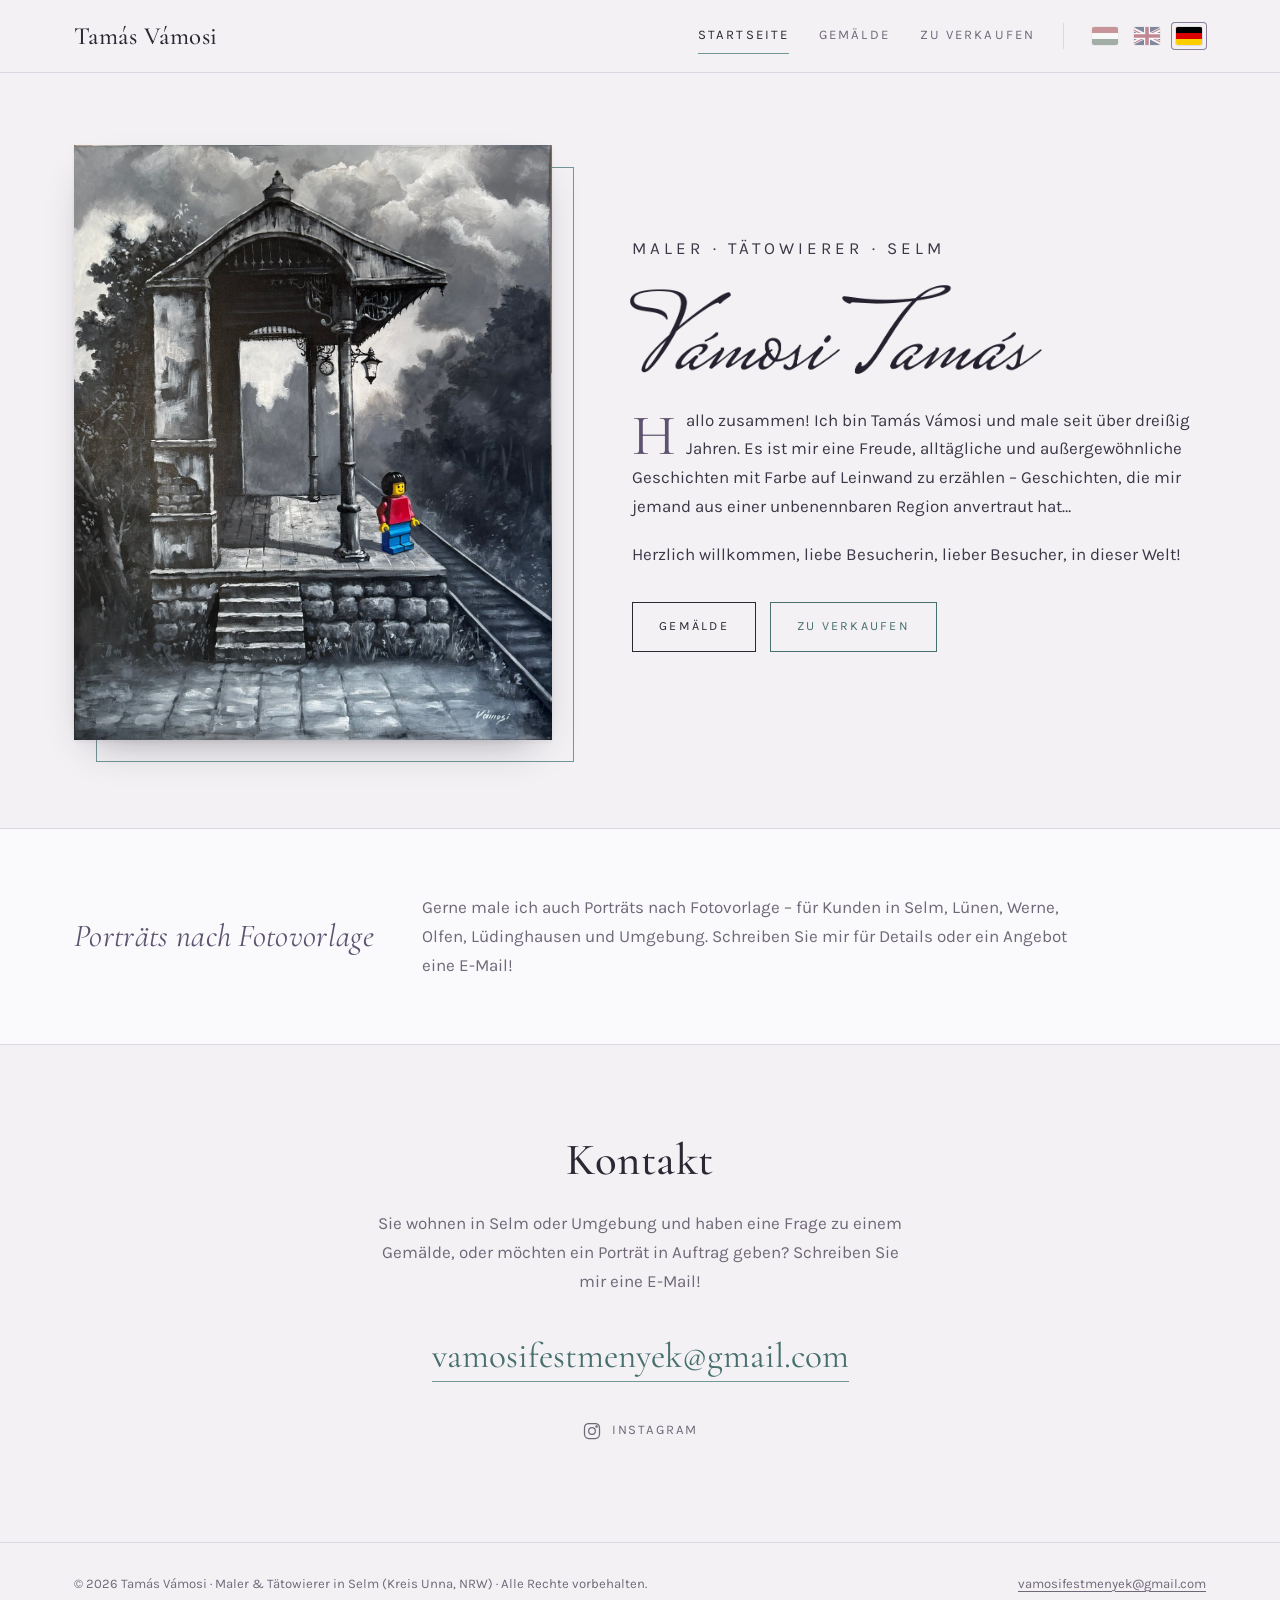
==== de/index.html @ 05872410 "Add files via upload" ====
<!DOCTYPE html>
<html lang="de">
<head>
<meta charset="utf-8">
<meta name="viewport" content="width=device-width, initial-scale=1">
<title>Tamás Vámosi – Maler &amp; Tätowierer in Selm</title>
<meta name="description" content="Tamás Vámosi, Maler und Tätowierer in Selm (Kreis Unna): Originalgemälde, Bilder zu verkaufen und Porträts nach Fotovorlage – für Selm, Lünen, Werne, Olfen, Lüdinghausen und Umgebung.">
<meta name="robots" content="noindex, nofollow">
<link rel="canonical" href="https://vamosiart.hu/de/">
<link rel="alternate" hreflang="hu" href="https://vamosiart.hu/">
<link rel="alternate" hreflang="en" href="https://vamosiart.hu/en/">
<link rel="alternate" hreflang="de" href="https://vamosiart.hu/de/">
<link rel="alternate" hreflang="x-default" href="https://vamosiart.hu/">
<meta name="author" content="Tamás Vámosi">
<meta name="geo.region" content="DE-NW">
<meta name="geo.placename" content="Selm">
<meta name="geo.position" content="51.683;7.483">
<meta name="ICBM" content="51.683, 7.483">
<meta property="og:type" content="website">
<meta property="og:site_name" content="Vámosi Tamás">
<meta property="og:title" content="Tamás Vámosi – Maler &amp; Tätowierer in Selm">
<meta property="og:description" content="Tamás Vámosi, Maler und Tätowierer in Selm (Kreis Unna): Originalgemälde, Bilder zu verkaufen und Porträts nach Fotovorlage – für Selm, Lünen, Werne, Olfen, Lüdinghausen und Umgebung.">
<meta property="og:url" content="https://vamosiart.hu/de/">
<meta property="og:image" content="https://vamosiart.hu/assets/img/fokep.jpg">
<meta property="og:image:alt" content="Ein Gemälde von Tamás Vámosi, Maler in Selm">
<meta property="og:locale" content="de_DE">
<meta property="og:locale:alternate" content="hu_HU">
<meta property="og:locale:alternate" content="en_GB">
<meta name="twitter:card" content="summary_large_image">
<meta name="theme-color" content="#f3f1f4">
<link rel="icon" href="../assets/img/favicon.svg" type="image/svg+xml">
<link rel="preload" href="../assets/fonts/cormorant-garamond-latin-500-normal.woff2" as="font" type="font/woff2" crossorigin>
<link rel="stylesheet" href="../assets/css/style.css?v=3">
<script type="application/ld+json">
{
 "@context": "https://schema.org",
 "@graph": [
  {
   "@type": "Person",
   "@id": "https://vamosiart.hu/#person",
   "name": "Tamás Vámosi",
   "alternateName": "Vámosi Tamás",
   "jobTitle": "Maler, Tätowierer",
   "url": "https://vamosiart.hu/de/",
   "image": "https://vamosiart.hu/assets/img/fokep.jpg",
   "email": "mailto:vamosifestmenyek@gmail.com",
   "sameAs": [
    "https://www.instagram.com/MatyasTamasVamosi/"
   ],
   "address": {
    "@type": "PostalAddress",
    "addressLocality": "Selm",
    "postalCode": "59379",
    "addressRegion": "Nordrhein-Westfalen",
    "addressCountry": "DE"
   },
   "areaServed": [
    {
     "@type": "City",
     "name": "Selm"
    },
    {
     "@type": "City",
     "name": "Bork"
    },
    {
     "@type": "City",
     "name": "Cappenberg"
    },
    {
     "@type": "City",
     "name": "Lünen"
    },
    {
     "@type": "City",
     "name": "Werne"
    },
    {
     "@type": "City",
     "name": "Olfen"
    },
    {
     "@type": "City",
     "name": "Lüdinghausen"
    },
    {
     "@type": "City",
     "name": "Nordkirchen"
    },
    {
     "@type": "City",
     "name": "Datteln"
    },
    {
     "@type": "City",
     "name": "Waltrop"
    }
   ]
  },
  {
   "@type": "WebPage",
   "@id": "https://vamosiart.hu/de/",
   "url": "https://vamosiart.hu/de/",
   "name": "Tamás Vámosi – Maler & Tätowierer in Selm",
   "description": "Tamás Vámosi, Maler und Tätowierer in Selm (Kreis Unna): Originalgemälde, Bilder zu verkaufen und Porträts nach Fotovorlage – für Selm, Lünen, Werne, Olfen, Lüdinghausen und Umgebung.",
   "inLanguage": "de",
   "about": {
    "@id": "https://vamosiart.hu/#person"
   },
   "isPartOf": {
    "@type": "WebSite",
    "@id": "https://vamosiart.hu/#website",
    "url": "https://vamosiart.hu/",
    "name": "Vámosi Tamás"
   }
  }
 ]
}
</script>
</head>
<body data-page="home" data-root="../">
<a class="sr-only" href="#main">Zum Inhalt springen</a>
<header class="site-header">
  <div class="wrap">
    <a class="brand" href="index.html">Tamás Vámosi</a>
    <nav class="nav" id="nav" aria-label="Menü">
      <a href="index.html" aria-current="page">Startseite</a>
      <a href="gemaelde.html">Gemälde</a>
      <a href="zu-verkaufen.html">Zu verkaufen</a>
    </nav>
    <div class="langs" role="group" aria-label="Sprache wählen">
      <a href="../index.html" hreflang="hu" lang="hu" title="Magyar"><img src="../assets/img/flags/hu.svg" alt="Magyar" width="26" height="18"></a>
      <a href="../en/index.html" hreflang="en" lang="en" title="English"><img src="../assets/img/flags/en.svg" alt="English" width="26" height="18"></a>
      <a href="../de/index.html" hreflang="de" lang="de" title="Deutsch" aria-current="true"><img src="../assets/img/flags/de.svg" alt="Deutsch" width="26" height="18"></a>
    </div>
    <button class="menu-toggle" type="button" aria-controls="nav" aria-expanded="false" aria-label="Menü"><span></span></button>
  </div>
</header>
<main id="main">
<section class="hero">
  <div class="wrap">
    <figure class="portrait reveal">
      <img class="js-home-image" src="../assets/img/fokep.jpg" alt="Ein Gemälde von Tamás Vámosi, Maler in Selm" width="1400" height="1743" fetchpriority="high">
    </figure>
    <div class="intro reveal">
      <p class="eyebrow">Maler · Tätowierer · Selm</p>
      <h1 class="sr-only">Tamás Vámosi – Maler, Tätowierer</h1>
      <img class="signature js-signature" src="../assets/img/alairas.png" alt="Unterschrift von Tamás Vámosi">
      <div class="js-intro"><p>Hallo zusammen! Ich bin Tamás Vámosi und male seit über dreißig Jahren. Es ist mir eine Freude, alltägliche und außergewöhnliche Geschichten mit Farbe auf Leinwand zu erzählen – Geschichten, die mir jemand aus einer unbenennbaren Region anvertraut hat…</p><p>Herzlich willkommen, liebe Besucherin, lieber Besucher, in dieser Welt!</p></div>
      <div class="hero-actions">
        <a class="btn" href="gemaelde.html">Gemälde</a>
        <a class="btn teal" href="zu-verkaufen.html">Zu verkaufen</a>
      </div>
    </div>
  </div>
</section>

<section class="band">
  <div class="wrap reveal">
    <h2>Porträts nach Fotovorlage</h2>
    <p class="js-commission">Gerne male ich auch Porträts nach Fotovorlage – für Kunden in Selm, Lünen, Werne, Olfen, Lüdinghausen und Umgebung. Schreiben Sie mir für Details oder ein Angebot eine E-Mail!</p>
  </div>
</section>

<section class="contact" id="kapcsolat">
  <div class="wrap reveal">
    <h2>Kontakt</h2>
    <p class="lead">Sie wohnen in Selm oder Umgebung und haben eine Frage zu einem Gemälde, oder möchten ein Porträt in Auftrag geben? Schreiben Sie mir eine E-Mail!</p>
    <a class="mail-link js-mail" href="mailto:vamosifestmenyek@gmail.com">vamosifestmenyek@gmail.com</a>
    <div class="social">
      <a class="js-instagram" href="https://www.instagram.com/MatyasTamasVamosi/" target="_blank" rel="noopener me"><svg viewBox="0 0 24 24" fill="none" stroke="currentColor" stroke-width="1.5" aria-hidden="true"><rect x="3" y="3" width="18" height="18" rx="5"/><circle cx="12" cy="12" r="4"/><circle cx="17.5" cy="6.5" r=".8" fill="currentColor"/></svg><span>Instagram</span></a>
    </div>
  </div>
</section>
</main>
<footer class="site-footer">
  <div class="wrap">
    <span>© <span class="js-year">2026</span> Tamás Vámosi · Maler &amp; Tätowierer in Selm (Kreis Unna, NRW) · Alle Rechte vorbehalten.</span>
    <a class="js-mail" href="mailto:vamosifestmenyek@gmail.com">vamosifestmenyek@gmail.com</a>
  </div>
</footer>

<div class="lb" id="lightbox" role="dialog" aria-modal="true" aria-label="Gemälde" hidden>
  <div class="lb-stage">
    <span class="lb-count"></span>
    <img alt="">
    <button class="lb-close" type="button"><svg viewBox="0 0 24 24" fill="none" stroke="currentColor" stroke-width="1.5"><path d="M6 6l12 12M18 6L6 18"/></svg></button>
    <button class="lb-prev" type="button"><svg viewBox="0 0 24 24" fill="none" stroke="currentColor" stroke-width="1.5"><path d="M15 5l-7 7 7 7"/></svg></button>
    <button class="lb-next" type="button"><svg viewBox="0 0 24 24" fill="none" stroke="currentColor" stroke-width="1.5"><path d="M9 5l7 7-7 7"/></svg></button>
  </div>
  <div class="lb-cap"></div>
</div>

<script src="../assets/js/app.js?v=3"></script>
</body>
</html>
---- assets/css/style.css ----
/* ==========================================================
   Vámosi Tamás – weboldal stílusai
   Színek: szürkés-lila és szürkés-türkiz, visszafogott alap
   ========================================================== */

/* ---------- Betűtípusok (saját tárhelyről, nincs Google-kapcsolat) ---------- */
@font-face{font-family:"Cormorant Garamond";font-style:normal;font-weight:400;font-display:swap;src:url(../fonts/cormorant-garamond-latin-400-normal.woff2) format("woff2");unicode-range:U+0000-00FF,U+0131,U+0152-0153,U+02BB-02BC,U+02C6,U+02DA,U+02DC,U+0304,U+0308,U+0329,U+2000-206F,U+20AC,U+2122,U+2191,U+2193,U+2212,U+2215,U+FEFF,U+FFFD}
@font-face{font-family:"Cormorant Garamond";font-style:normal;font-weight:400;font-display:swap;src:url(../fonts/cormorant-garamond-latin-ext-400-normal.woff2) format("woff2");unicode-range:U+0100-02BA,U+02BD-02C5,U+02C7-02CC,U+02CE-02D7,U+02DD-02FF,U+0304,U+0308,U+0329,U+1D00-1DBF,U+1E00-1E9F,U+1EF2-1EFF,U+2020,U+20A0-20AB,U+20AD-20C0,U+2113,U+2C60-2C7F,U+A720-A7FF}
@font-face{font-family:"Cormorant Garamond";font-style:italic;font-weight:400;font-display:swap;src:url(../fonts/cormorant-garamond-latin-400-italic.woff2) format("woff2");unicode-range:U+0000-00FF,U+2000-206F,U+20AC}
@font-face{font-family:"Cormorant Garamond";font-style:italic;font-weight:400;font-display:swap;src:url(../fonts/cormorant-garamond-latin-ext-400-italic.woff2) format("woff2");unicode-range:U+0100-02BA,U+1E00-1E9F}
@font-face{font-family:"Cormorant Garamond";font-style:normal;font-weight:500;font-display:swap;src:url(../fonts/cormorant-garamond-latin-500-normal.woff2) format("woff2");unicode-range:U+0000-00FF,U+2000-206F,U+20AC}
@font-face{font-family:"Cormorant Garamond";font-style:normal;font-weight:500;font-display:swap;src:url(../fonts/cormorant-garamond-latin-ext-500-normal.woff2) format("woff2");unicode-range:U+0100-02BA,U+1E00-1E9F}
@font-face{font-family:"Cormorant Garamond";font-style:normal;font-weight:600;font-display:swap;src:url(../fonts/cormorant-garamond-latin-600-normal.woff2) format("woff2");unicode-range:U+0000-00FF,U+2000-206F,U+20AC}
@font-face{font-family:"Cormorant Garamond";font-style:normal;font-weight:600;font-display:swap;src:url(../fonts/cormorant-garamond-latin-ext-600-normal.woff2) format("woff2");unicode-range:U+0100-02BA,U+1E00-1E9F}
@font-face{font-family:"Karla";font-style:normal;font-weight:300;font-display:swap;src:url(../fonts/karla-latin-300-normal.woff2) format("woff2");unicode-range:U+0000-00FF,U+2000-206F,U+20AC}
@font-face{font-family:"Karla";font-style:normal;font-weight:300;font-display:swap;src:url(../fonts/karla-latin-ext-300-normal.woff2) format("woff2");unicode-range:U+0100-02BA,U+1E00-1E9F}
@font-face{font-family:"Karla";font-style:normal;font-weight:400;font-display:swap;src:url(../fonts/karla-latin-400-normal.woff2) format("woff2");unicode-range:U+0000-00FF,U+2000-206F,U+20AC}
@font-face{font-family:"Karla";font-style:normal;font-weight:400;font-display:swap;src:url(../fonts/karla-latin-ext-400-normal.woff2) format("woff2");unicode-range:U+0100-02BA,U+1E00-1E9F}
@font-face{font-family:"Karla";font-style:normal;font-weight:500;font-display:swap;src:url(../fonts/karla-latin-500-normal.woff2) format("woff2");unicode-range:U+0000-00FF,U+2000-206F,U+20AC}
@font-face{font-family:"Karla";font-style:normal;font-weight:500;font-display:swap;src:url(../fonts/karla-latin-ext-500-normal.woff2) format("woff2");unicode-range:U+0100-02BA,U+1E00-1E9F}

/* ---------- Színek, alapok ---------- */
:root{
  --bg:#f3f1f4;          /* halvány lilás-szürke háttér */
  --paper:#faf9fb;
  --ink:#2b2733;         /* szöveg */
  --muted:#6f6879;
  --line:#dcd6e1;
  --lilac:#8b7f9b;       /* szürkés lila */
  --lilac-deep:#5d536e;
  --lilac-soft:#e4dfea;
  --teal:#6f9896;        /* szürkés türkiz */
  --teal-deep:#476f6d;
  --teal-soft:#dce8e6;
  --serif:"Cormorant Garamond",Georgia,"Times New Roman",serif;
  --sans:"Karla",system-ui,-apple-system,"Segoe UI",Roboto,sans-serif;
  --wrap:1180px;
  --radius:2px;
}
*,*::before,*::after{box-sizing:border-box}
html{-webkit-text-size-adjust:100%;scroll-behavior:smooth}
body{margin:0;background:var(--bg);color:var(--ink);font-family:var(--sans);font-weight:400;font-size:17px;line-height:1.7;-webkit-font-smoothing:antialiased}
img{max-width:100%;display:block}
a{color:var(--teal-deep);text-decoration-thickness:1px;text-underline-offset:3px}
a:hover{color:var(--lilac-deep)}
h1,h2,h3{font-family:var(--serif);font-weight:500;line-height:1.15;letter-spacing:.01em;margin:0 0 .5em}
:focus-visible{outline:2px solid var(--teal);outline-offset:3px}
.wrap{max-width:var(--wrap);margin:0 auto;padding:0 24px}
.sr-only{position:absolute;width:1px;height:1px;overflow:hidden;clip:rect(0 0 0 0);white-space:nowrap}
[hidden]{display:none!important}

/* ---------- Fejléc ---------- */
.site-header{position:sticky;top:0;z-index:50;background:rgba(243,241,244,.92);backdrop-filter:saturate(1.2) blur(8px);-webkit-backdrop-filter:saturate(1.2) blur(8px);border-bottom:1px solid var(--line)}
.site-header .wrap{display:flex;align-items:center;gap:28px;height:72px}
.brand{font-family:var(--serif);font-size:1.55rem;font-weight:500;color:var(--ink);text-decoration:none;letter-spacing:.02em;white-space:nowrap}
.brand:hover{color:var(--lilac-deep)}
.nav{display:flex;gap:30px;margin-left:auto}
.nav a{color:var(--muted);text-decoration:none;font-size:.82rem;letter-spacing:.16em;text-transform:uppercase;padding:6px 0;border-bottom:1px solid transparent;transition:color .2s,border-color .2s}
.nav a:hover{color:var(--ink)}
.nav a[aria-current="page"]{color:var(--ink);border-bottom-color:var(--teal)}
.langs{display:flex;gap:8px;align-items:center;padding-left:24px;border-left:1px solid var(--line)}
.langs a{display:flex;align-items:center;padding:4px;border-radius:3px;opacity:.5;filter:saturate(.6);transition:opacity .2s,filter .2s}
.langs a:hover{opacity:.9;filter:none}
.langs a[aria-current="true"]{opacity:1;filter:none;box-shadow:0 0 0 1px var(--lilac)}
.langs img{width:26px;height:18px;object-fit:cover;border-radius:2px;box-shadow:0 0 0 1px rgba(0,0,0,.08)}
.menu-toggle{all:unset;display:none;cursor:pointer;width:40px;height:40px;place-items:center}
.menu-toggle span,.menu-toggle span::before,.menu-toggle span::after{display:block;width:22px;height:1.5px;background:var(--ink);position:relative;transition:transform .25s,background .25s}
.menu-toggle span::before,.menu-toggle span::after{content:"";position:absolute;left:0}
.menu-toggle span::before{top:-7px}.menu-toggle span::after{top:7px}
.menu-open .menu-toggle span{background:transparent}
.menu-open .menu-toggle span::before{transform:translateY(7px) rotate(45deg)}
.menu-open .menu-toggle span::after{transform:translateY(-7px) rotate(-45deg)}

@media (max-width:820px){
  .site-header .wrap{gap:12px;height:64px}
  .brand{font-size:1.35rem}
  .langs{margin-left:auto;padding-left:0;border-left:0;gap:4px}
  .langs img{width:24px;height:17px}
  .menu-toggle{display:grid}
  .nav{position:absolute;left:0;right:0;top:64px;flex-direction:column;gap:0;background:var(--bg);border-bottom:1px solid var(--line);padding:6px 24px 14px;display:none}
  .menu-open .nav{display:flex}
  .nav a{padding:12px 0;border-bottom:1px solid var(--line)}
  .nav a:last-child{border-bottom:0}
  .nav a[aria-current="page"]{border-bottom-color:var(--line);color:var(--teal-deep)}
}

/* ---------- Gombok ---------- */
.btn{display:inline-flex;align-items:center;gap:10px;padding:13px 26px;border:1px solid var(--ink);color:var(--ink);background:transparent;text-decoration:none;font-size:.78rem;letter-spacing:.18em;text-transform:uppercase;transition:background .2s,color .2s,border-color .2s;cursor:pointer;font-family:var(--sans)}
.btn:hover{background:var(--ink);color:var(--paper)}
.btn.teal{border-color:var(--teal-deep);color:var(--teal-deep)}
.btn.teal:hover{background:var(--teal-deep);color:#fff}

/* ---------- Főoldal ---------- */
.hero{padding:72px 0 88px}
.hero .wrap{display:grid;grid-template-columns:minmax(0,5fr) minmax(0,6fr);gap:80px;align-items:center}
.portrait{position:relative;margin:0}
.portrait::before{content:"";position:absolute;inset:22px -22px -22px 22px;border:1px solid var(--teal);z-index:0}
.portrait img{position:relative;z-index:1;width:100%;height:auto;background:var(--lilac-soft);box-shadow:0 2px 4px rgba(43,39,51,.06),0 18px 40px -20px rgba(43,39,51,.45)}
.eyebrow{font-size:.76rem;letter-spacing:.24em;text-transform:uppercase;color:var(--lilac);margin:0 0 18px}
.signature{width:auto;max-width:min(420px,90%);max-height:150px;height:auto;display:block;mix-blend-mode:multiply;margin:0 0 28px -6px}
.intro p{margin:0 0 1.1em;max-width:34em;font-size:1.06rem;color:#3c3746}
.js-intro p:first-child::first-letter{font-family:var(--serif);font-size:3.4em;float:left;line-height:.85;padding:6px 10px 0 0;color:var(--lilac-deep)}
.hero-actions{display:flex;gap:14px;flex-wrap:wrap;margin-top:34px}

.band{background:var(--paper);border-top:1px solid var(--line);border-bottom:1px solid var(--line);padding:64px 0}
.band .wrap{display:grid;grid-template-columns:auto 1fr;gap:48px;align-items:center}
.band h2{font-size:2rem;margin:0;color:var(--lilac-deep);font-style:italic;font-weight:400}
.band p{margin:0;max-width:40em;color:var(--muted)}

.contact{padding:90px 0 100px;text-align:center}
.contact h2{font-size:clamp(2rem,4vw,2.8rem)}
.contact .lead{color:var(--muted);margin:0 auto 30px;max-width:32em}
.mail-link{font-family:var(--serif);font-size:clamp(1.4rem,3.4vw,2.2rem);color:var(--teal-deep);text-decoration:none;border-bottom:1px solid var(--teal);padding-bottom:4px;word-break:break-all}
.mail-link:hover{color:var(--lilac-deep);border-bottom-color:var(--lilac)}
.social{margin-top:34px;display:flex;justify-content:center;gap:18px}
.social a{display:inline-flex;align-items:center;gap:10px;color:var(--muted);text-decoration:none;font-size:.82rem;letter-spacing:.14em;text-transform:uppercase}
.social a:hover{color:var(--lilac-deep)}
.social svg{width:20px;height:20px}

@media (max-width:900px){
  .hero{padding:40px 0 64px}
  .hero .wrap{grid-template-columns:1fr;gap:56px}
  .portrait{max-width:420px;margin:0 22px 0 0}
  .band .wrap{grid-template-columns:1fr;gap:14px}
}

/* ---------- Aloldal fejléc ---------- */
.page-head{padding:64px 0 28px;text-align:center}
.page-head h1{font-size:clamp(2.3rem,5vw,3.4rem);margin-bottom:.2em}
.page-head p{color:var(--muted);margin:0 auto;max-width:36em}
.rule{width:56px;height:1px;background:var(--teal);margin:22px auto 0;border:0}

/* Évszám-ugró */
.year-nav{display:flex;flex-wrap:wrap;justify-content:center;gap:6px;margin:26px 0 8px}
.year-nav a{font-family:var(--serif);font-size:1.15rem;color:var(--muted);text-decoration:none;padding:4px 12px;border:1px solid transparent}
.year-nav a:hover{color:var(--ink);border-color:var(--line)}

/* ---------- Galéria ---------- */
.year-group{padding:34px 0 18px;scroll-margin-top:90px}
.year-title{display:flex;align-items:center;gap:20px;font-size:2rem;color:var(--lilac-deep);margin-bottom:22px}
.year-title::after{content:"";flex:1;height:1px;background:var(--line)}
.masonry{columns:3 300px;column-gap:26px}
.tile{break-inside:avoid;margin:0 0 30px;display:block;width:100%;background:none;border:0;padding:0;cursor:zoom-in;text-align:left;color:inherit;font:inherit}
.tile .frame{background:var(--paper);padding:10px;box-shadow:0 1px 2px rgba(43,39,51,.06),0 8px 24px -14px rgba(43,39,51,.25);transition:transform .35s ease,box-shadow .35s ease}
.tile:hover .frame,.tile:focus-visible .frame{transform:translateY(-3px);box-shadow:0 2px 4px rgba(43,39,51,.06),0 18px 34px -16px rgba(43,39,51,.35)}
.tile img{width:100%;height:auto;background:var(--lilac-soft)}
.tile .cap{display:flex;justify-content:space-between;gap:12px;padding:10px 2px 0;font-size:.9rem}
.tile .cap .t{font-family:var(--serif);font-size:1.15rem;line-height:1.3}
.tile .cap .m{color:var(--muted);font-size:.8rem;white-space:nowrap;padding-top:3px}

/* ---------- Eladó művek ---------- */
.sale-grid{display:grid;grid-template-columns:repeat(auto-fill,minmax(290px,1fr));gap:40px 30px;padding:20px 0 90px}
.card{display:flex;flex-direction:column}
.card .img-btn{all:unset;cursor:zoom-in;display:block;background:var(--paper);padding:12px;box-shadow:0 1px 2px rgba(43,39,51,.06),0 8px 24px -14px rgba(43,39,51,.25);position:relative}
.card .img-btn:focus-visible{outline:2px solid var(--teal);outline-offset:3px}
.card .img-wrap{aspect-ratio:4/5;display:flex;align-items:center;justify-content:center;background:#efedf1}
.card .img-wrap img{max-height:100%;width:auto;max-width:100%;object-fit:contain}
.card h3{font-size:1.45rem;margin:18px 0 4px}
.card .meta{color:var(--muted);font-size:.88rem;margin:0}
.card .price{font-family:var(--serif);font-size:1.35rem;color:var(--teal-deep);margin:12px 0 0}
.card .price.note{font-family:var(--sans);font-size:.92rem;font-style:italic;color:var(--lilac-deep)}
.card .btn{margin-top:16px;align-self:flex-start;padding:10px 20px}
.badge{position:absolute;z-index:2;top:24px;left:24px;background:var(--lilac-deep);color:#fff;font-size:.7rem;letter-spacing:.2em;text-transform:uppercase;padding:6px 12px}
.card.sold .img-wrap img{filter:grayscale(.35) opacity(.8)}
.card.sold .price{color:var(--muted)}

.empty{text-align:center;color:var(--muted);padding:60px 0 100px;font-style:italic}

/* ---------- Nagyító (lightbox) ---------- */
.lb{position:fixed;inset:0;z-index:100;background:#1c1921;display:grid;grid-template-rows:1fr auto;opacity:0;pointer-events:none;transition:opacity .25s}
.lb.open{opacity:1;pointer-events:auto}
.lb-stage{position:relative;display:flex;align-items:center;justify-content:center;padding:56px 72px 12px;min-height:0}
.lb-stage img{max-width:100%;max-height:100%;object-fit:contain;box-shadow:0 20px 60px rgba(0,0,0,.4);transition:opacity .2s}
.lb-cap{color:#e9e5ee;text-align:center;padding:12px 24px 26px;min-height:84px}
.lb-cap .t{font-family:var(--serif);font-size:1.5rem;line-height:1.2}
.lb-cap .m{font-size:.85rem;color:#b3abbd;margin-top:4px}
.lb-cap .s{display:inline-block;margin-top:8px;font-size:.72rem;letter-spacing:.18em;text-transform:uppercase;color:#a9cfcc}
.lb button{all:unset;cursor:pointer;position:absolute;color:#e9e5ee;display:grid;place-items:center;width:52px;height:52px;border-radius:50%;transition:background .2s}
.lb button:hover{background:rgba(255,255,255,.08)}
.lb button:focus-visible{outline:2px solid var(--teal)}
.lb button svg{width:26px;height:26px}
.lb .lb-close{top:10px;right:12px}
.lb .lb-prev{left:10px;top:50%;transform:translateY(-50%)}
.lb .lb-next{right:10px;top:50%;transform:translateY(-50%)}
.lb-count{position:absolute;top:24px;left:24px;color:#8f8799;font-size:.8rem;letter-spacing:.12em}
@media (max-width:700px){
  .lb-stage{padding:56px 8px 8px}
  .lb .lb-prev,.lb .lb-next{top:auto;bottom:-78px;transform:none}
  .lb-cap{padding:12px 60px 22px}
}
body.lb-lock{overflow:hidden}

/* ---------- Lábléc ---------- */
.site-footer{border-top:1px solid var(--line);padding:30px 0;font-size:.82rem;color:var(--muted)}
.site-footer .wrap{display:flex;justify-content:space-between;gap:16px;flex-wrap:wrap}
.site-footer a{color:var(--muted)}

/* Finom beúszás */
@media (prefers-reduced-motion:no-preference){
  .reveal{opacity:0;transform:translateY(10px);transition:opacity .6s ease,transform .6s ease}
  .reveal.in{opacity:1;transform:none}
}
.spacer{height:60px}
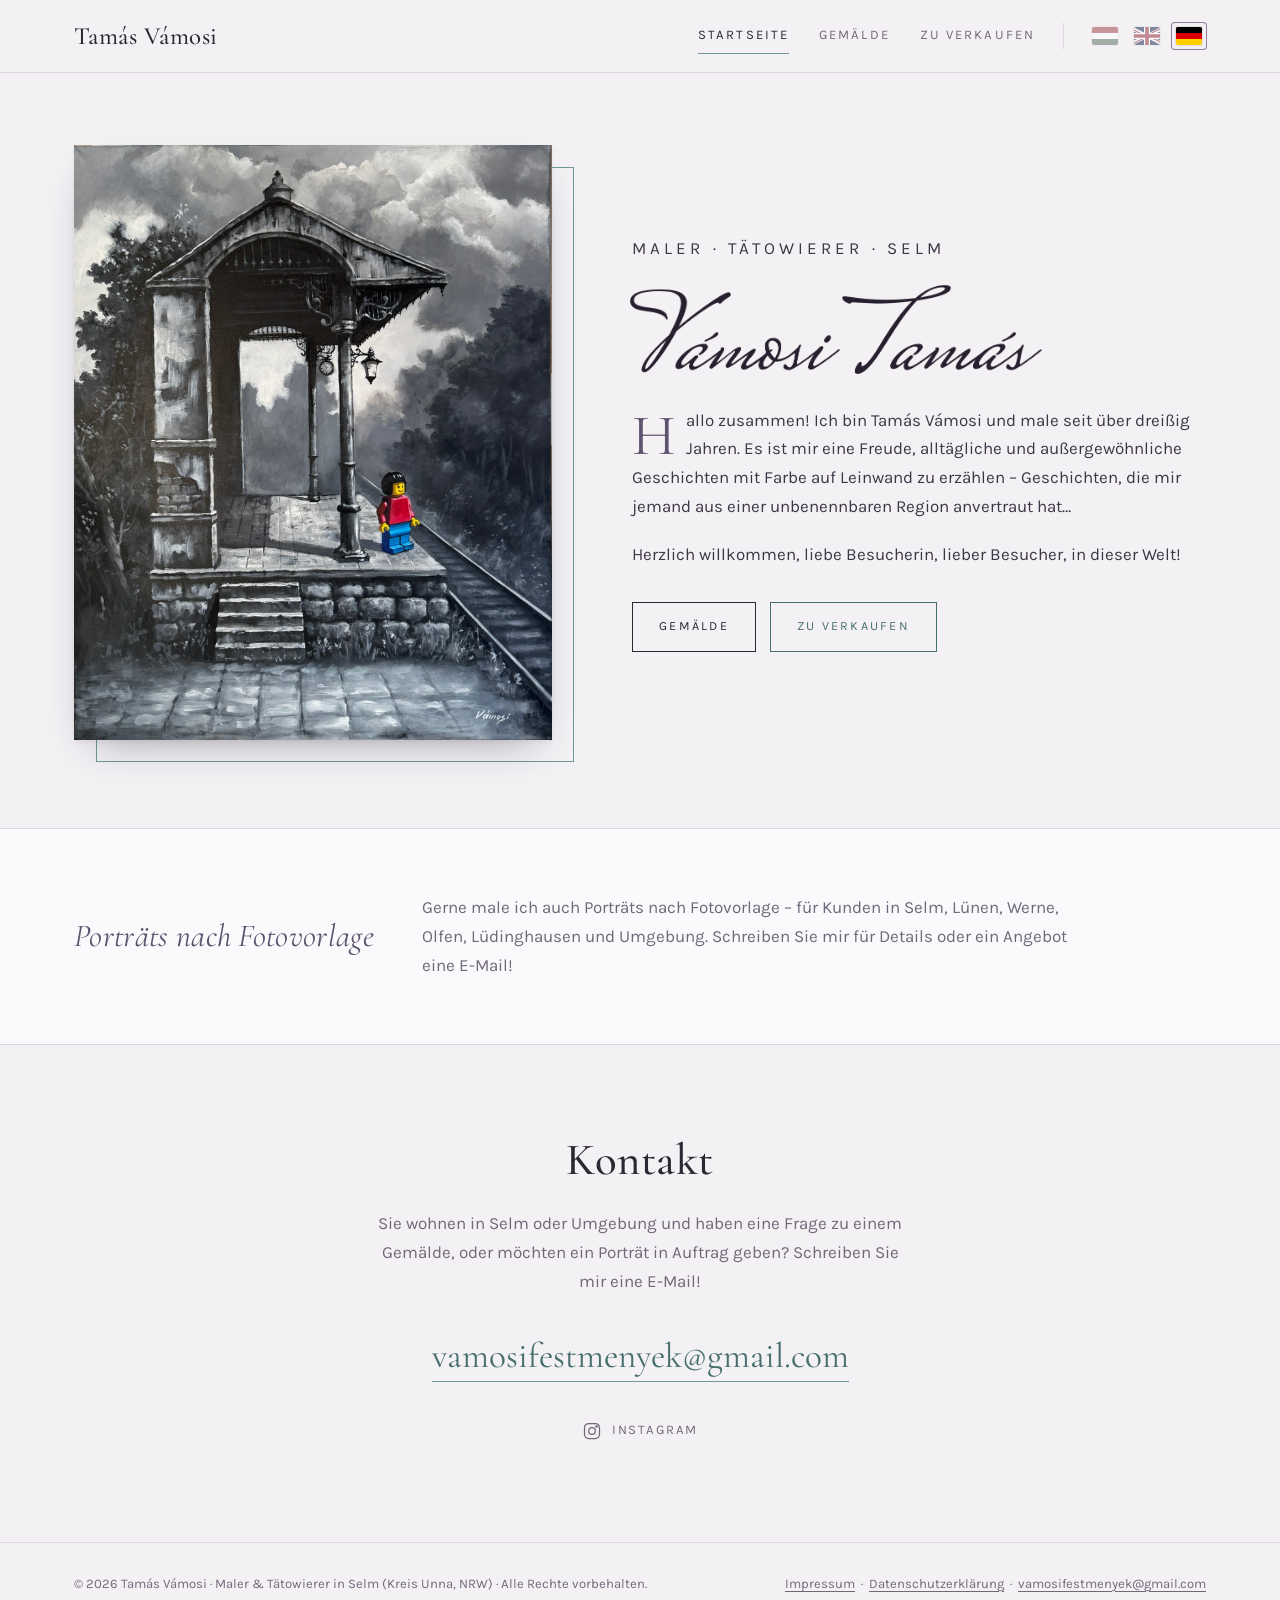
==== commit 23826bd6: "Add files via upload" ====
--- a/de/index.html
+++ b/de/index.html
@@ -176,7 +176,7 @@
 <footer class="site-footer">
   <div class="wrap">
     <span>© <span class="js-year">2026</span> Tamás Vámosi · Maler &amp; Tätowierer in Selm (Kreis Unna, NRW) · Alle Rechte vorbehalten.</span>
-    <a class="js-mail" href="mailto:vamosifestmenyek@gmail.com">vamosifestmenyek@gmail.com</a>
+    <span class="legal-links"><a href="impressum.html">Impressum</a> · <a href="datenschutz.html">Datenschutzerklärung</a> · <a class="js-mail" href="mailto:vamosifestmenyek@gmail.com">vamosifestmenyek@gmail.com</a></span>
   </div>
 </footer>
 
--- a/assets/css/style.css
+++ b/assets/css/style.css
@@ -201,3 +201,12 @@
   .reveal.in{opacity:1;transform:none}
 }
 .spacer{height:60px}
+
+/* ---------- Impressum / Datenschutz ---------- */
+.legal{max-width:760px;padding-bottom:90px}
+.legal h2{font-size:1.5rem;margin:34px 0 10px;color:var(--lilac-deep)}
+.legal p{margin:0 0 14px;color:#3c3746}
+.legal-note{font-size:.88rem;color:var(--muted);font-style:italic;border-left:2px solid var(--teal);padding-left:14px}
+.legal-stand{margin-top:34px;font-size:.85rem;color:var(--muted)}
+.imp-missing{color:var(--muted);font-style:italic}
+.legal-links{display:flex;gap:6px;flex-wrap:wrap;align-items:center}
